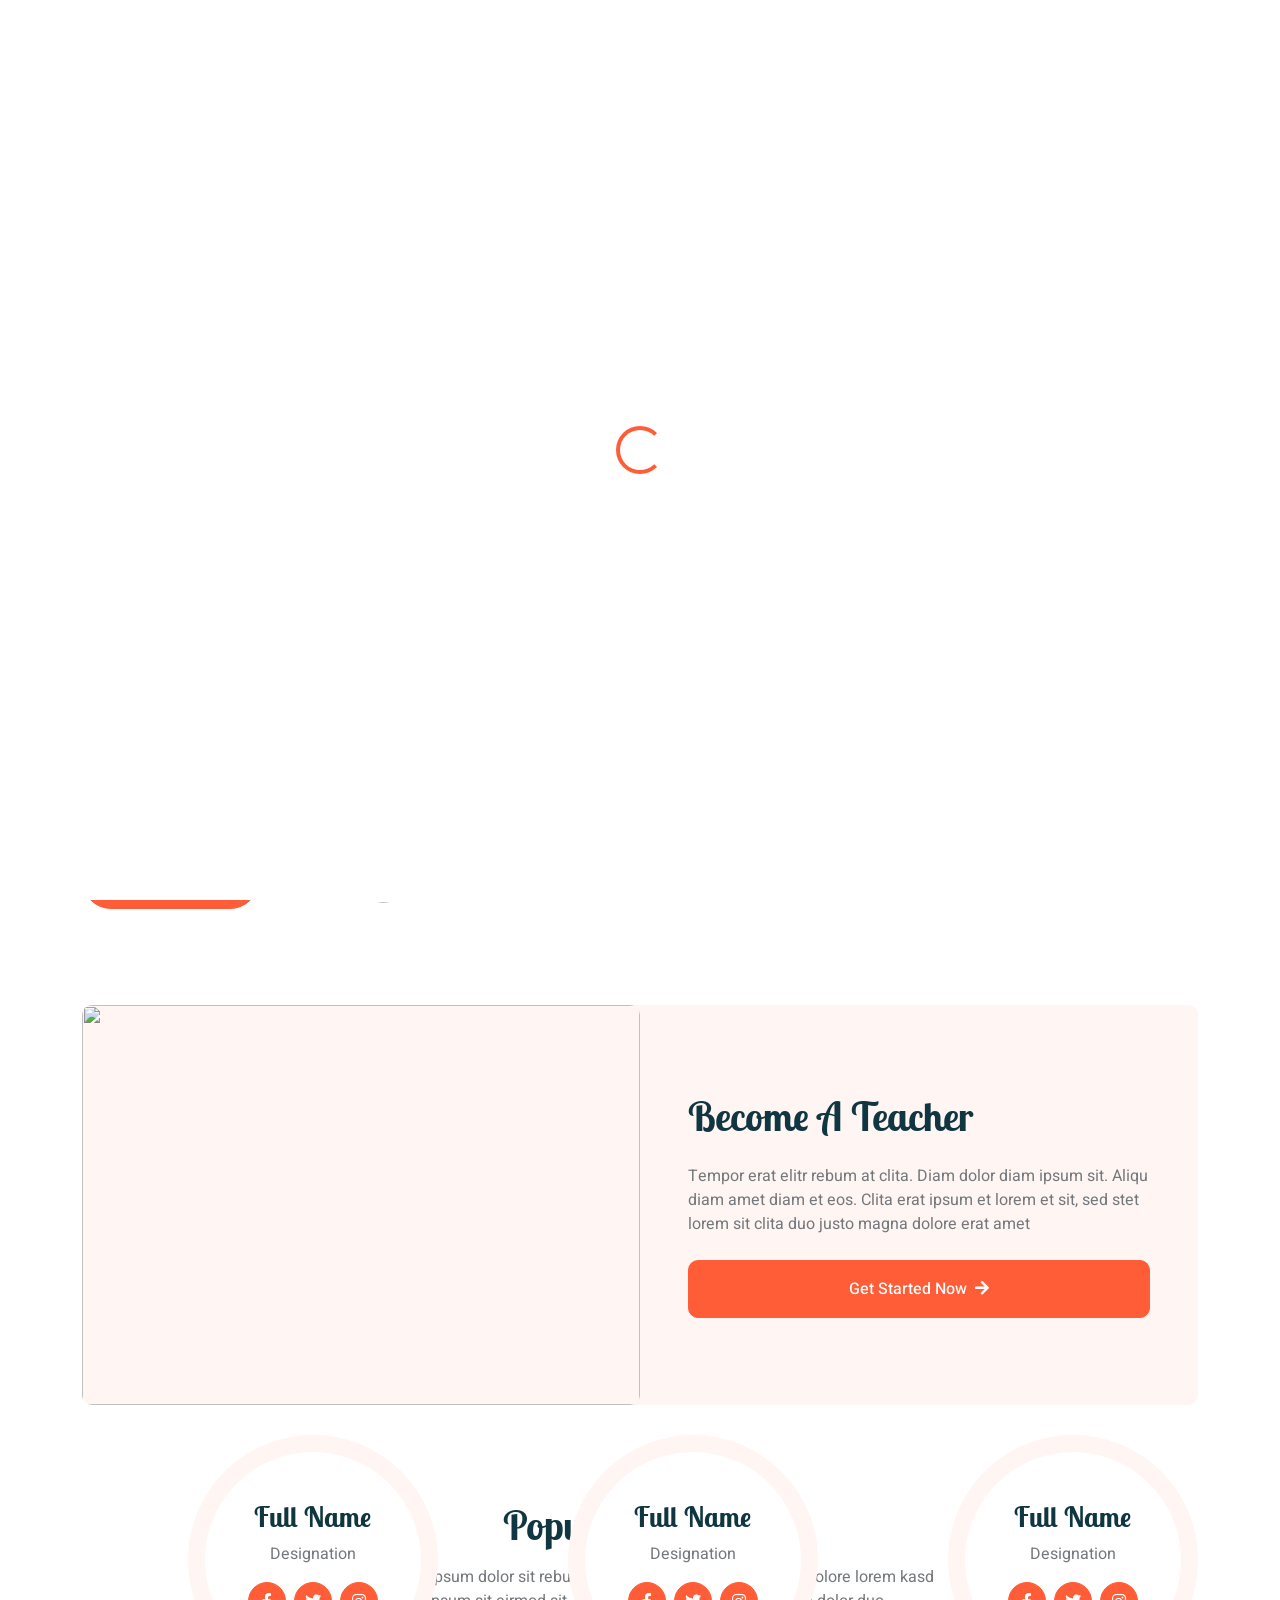
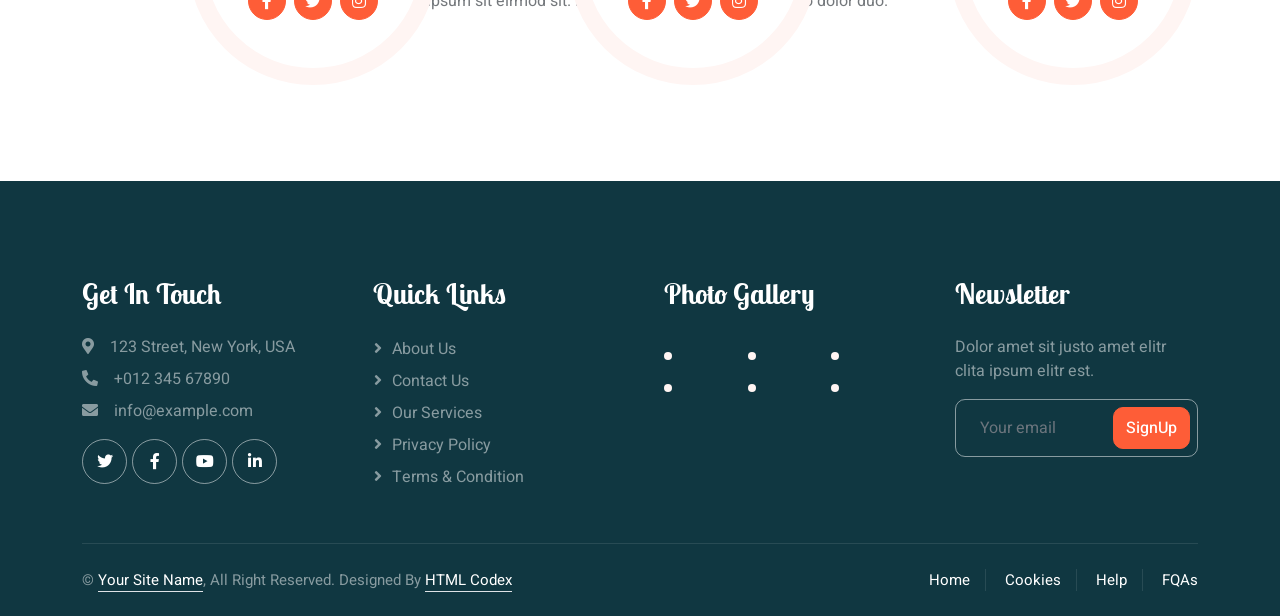
==== about.html @ 16478a91 "Add files via upload" ====
<!DOCTYPE html>
<html lang="en">

<head>
    <meta charset="utf-8">
    <title>Kider - Preschool Website Template</title>
    <meta content="width=device-width, initial-scale=1.0" name="viewport">
    <meta content="" name="keywords">
    <meta content="" name="description">

    <!-- Favicon -->
    <link href="img/favicon.ico" rel="icon">

    <!-- Google Web Fonts -->
    <link rel="preconnect" href="https://fonts.googleapis.com">
    <link rel="preconnect" href="https://fonts.gstatic.com" crossorigin>
    <link href="https://fonts.googleapis.com/css2?family=Heebo:wght@400;500;600&family=Inter:wght@600&family=Lobster+Two:wght@700&display=swap" rel="stylesheet">
    
    <!-- Icon Font Stylesheet -->
    <link href="https://cdnjs.cloudflare.com/ajax/libs/font-awesome/5.10.0/css/all.min.css" rel="stylesheet">
    <link href="https://cdn.jsdelivr.net/npm/bootstrap-icons@1.4.1/font/bootstrap-icons.css" rel="stylesheet">

    <!-- Libraries Stylesheet -->
    <link href="lib/animate/animate.min.css" rel="stylesheet">
    <link href="lib/owlcarousel/assets/owl.carousel.min.css" rel="stylesheet">

    <!-- Customized Bootstrap Stylesheet -->
    <link href="css/bootstrap.min.css" rel="stylesheet">

    <!-- Template Stylesheet -->
    <link href="css/style.css" rel="stylesheet">
</head>

<body>
    <div class="container-xxl bg-white p-0">
        <!-- Spinner Start -->
        <div id="spinner" class="show bg-white position-fixed translate-middle w-100 vh-100 top-50 start-50 d-flex align-items-center justify-content-center">
            <div class="spinner-border text-primary" style="width: 3rem; height: 3rem;" role="status">
                <span class="sr-only">Loading...</span>
            </div>
        </div>
        <!-- Spinner End -->


        <!-- Navbar Start -->
        <nav class="navbar navbar-expand-lg bg-white navbar-light sticky-top px-4 px-lg-5 py-lg-0">
            <a href="index.html" class="navbar-brand">
                <h1 class="m-0 text-primary"><i class="fa fa-book-reader me-3"></i>Kider</h1>
            </a>
            <button type="button" class="navbar-toggler" data-bs-toggle="collapse" data-bs-target="#navbarCollapse">
                <span class="navbar-toggler-icon"></span>
            </button>
            <div class="collapse navbar-collapse" id="navbarCollapse">
                <div class="navbar-nav mx-auto">
                    <a href="index.html" class="nav-item nav-link">Home</a>
                    <a href="about.html" class="nav-item nav-link active">About Us</a>
                    <a href="classes.html" class="nav-item nav-link">Classes</a>
                    <div class="nav-item dropdown">
                        <a href="#" class="nav-link dropdown-toggle" data-bs-toggle="dropdown">Pages</a>
                        <div class="dropdown-menu rounded-0 rounded-bottom border-0 shadow-sm m-0">
                            <a href="facility.html" class="dropdown-item">School Facilities</a>
                            <a href="team.html" class="dropdown-item">Popular Teachers</a>
                            <a href="call-to-action.html" class="dropdown-item">Become A Teachers</a>
                            <a href="appointment.html" class="dropdown-item">Make Appointment</a>
                            <a href="testimonial.html" class="dropdown-item">Testimonial</a>
                            <a href="404.html" class="dropdown-item">404 Error</a>
                        </div>
                    </div>
                    <a href="contact.html" class="nav-item nav-link">Contact Us</a>
                </div>
                <a href="" class="btn btn-primary rounded-pill px-3 d-none d-lg-block">Join Us<i class="fa fa-arrow-right ms-3"></i></a>
            </div>
        </nav>
        <!-- Navbar End -->


        <!-- Page Header End -->
        <div class="container-xxl py-5 page-header position-relative mb-5">
            <div class="container py-5">
                <h1 class="display-2 text-white animated slideInDown mb-4">About Us</h1>
                <nav aria-label="breadcrumb animated slideInDown">
                    <ol class="breadcrumb">
                        <li class="breadcrumb-item"><a href="#">Home</a></li>
                        <li class="breadcrumb-item"><a href="#">Pages</a></li>
                        <li class="breadcrumb-item text-white active" aria-current="page">About Us</li>
                    </ol>
                </nav>
            </div>
        </div>
        <!-- Page Header End -->


        <!-- About Start -->
        <div class="container-xxl py-5">
            <div class="container">
                <div class="row g-5 align-items-center">
                    <div class="col-lg-6 wow fadeInUp" data-wow-delay="0.1s">
                        <h1 class="mb-4">Learn More About Our Work And Our Cultural Activities</h1>
                        <p>Tempor erat elitr rebum at clita. Diam dolor diam ipsum sit. Aliqu diam amet diam et eos. Clita erat ipsum et lorem et sit, sed stet lorem sit clita duo justo magna dolore erat amet</p>
                        <p class="mb-4">Stet no et lorem dolor et diam, amet duo ut dolore vero eos. No stet est diam rebum amet diam ipsum. Clita clita labore, dolor duo nonumy clita sit at, sed sit sanctus dolor eos, ipsum labore duo duo sit no sea diam. Et dolor et kasd ea. Eirmod diam at dolor est vero nonumy magna.</p>
                        <div class="row g-4 align-items-center">
                            <div class="col-sm-6">
                                <a class="btn btn-primary rounded-pill py-3 px-5" href="">Read More</a>
                            </div>
                            <div class="col-sm-6">
                                <div class="d-flex align-items-center">
                                    <img class="rounded-circle flex-shrink-0" src="img/user.jpg" alt="" style="width: 45px; height: 45px;">
                                    <div class="ms-3">
                                        <h6 class="text-primary mb-1">Jhon Doe</h6>
                                        <small>CEO & Founder</small>
                                    </div>
                                </div>
                            </div>
                        </div>
                    </div>
                    <div class="col-lg-6 about-img wow fadeInUp" data-wow-delay="0.5s">
                        <div class="row">
                            <div class="col-12 text-center">
                                <img class="img-fluid w-75 rounded-circle bg-light p-3" src="img/about-1.jpg" alt="">
                            </div>
                            <div class="col-6 text-start" style="margin-top: -150px;">
                                <img class="img-fluid w-100 rounded-circle bg-light p-3" src="img/about-2.jpg" alt="">
                            </div>
                            <div class="col-6 text-end" style="margin-top: -150px;">
                                <img class="img-fluid w-100 rounded-circle bg-light p-3" src="img/about-3.jpg" alt="">
                            </div>
                        </div>
                    </div>
                </div>
            </div>
        </div>
        <!-- About End -->


        <!-- Call To Action Start -->
        <div class="container-xxl py-5">
            <div class="container">
                <div class="bg-light rounded">
                    <div class="row g-0">
                        <div class="col-lg-6 wow fadeIn" data-wow-delay="0.1s" style="min-height: 400px;">
                            <div class="position-relative h-100">
                                <img class="position-absolute w-100 h-100 rounded" src="img/call-to-action.jpg" style="object-fit: cover;">
                            </div>
                        </div>
                        <div class="col-lg-6 wow fadeIn" data-wow-delay="0.5s">
                            <div class="h-100 d-flex flex-column justify-content-center p-5">
                                <h1 class="mb-4">Become A Teacher</h1>
                                <p class="mb-4">Tempor erat elitr rebum at clita. Diam dolor diam ipsum sit. Aliqu diam amet diam et eos.
                                    Clita erat ipsum et lorem et sit, sed stet lorem sit clita duo justo magna dolore erat amet
                                </p>
                                <a class="btn btn-primary py-3 px-5" href="">Get Started Now<i class="fa fa-arrow-right ms-2"></i></a>
                            </div>
                        </div>
                    </div>
                </div>
            </div>
        </div>
        <!-- Call To Action End -->


        <!-- Team Start -->
        <div class="container-xxl py-5">
            <div class="container">
                <div class="text-center mx-auto mb-5 wow fadeInUp" data-wow-delay="0.1s" style="max-width: 600px;">
                    <h1 class="mb-3">Popular Teachers</h1>
                    <p>Eirmod sed ipsum dolor sit rebum labore magna erat. Tempor ut dolore lorem kasd vero ipsum sit
                        eirmod sit. Ipsum diam justo sed rebum vero dolor duo.</p>
                </div>
                <div class="row g-4">
                    <div class="col-lg-4 col-md-6 wow fadeInUp" data-wow-delay="0.1s">
                        <div class="team-item position-relative">
                            <img class="img-fluid rounded-circle w-75" src="img/team-1.jpg" alt="">
                            <div class="team-text">
                                <h3>Full Name</h3>
                                <p>Designation</p>
                                <div class="d-flex align-items-center">
                                    <a class="btn btn-square btn-primary mx-1" href=""><i class="fab fa-facebook-f"></i></a>
                                    <a class="btn btn-square btn-primary  mx-1" href=""><i class="fab fa-twitter"></i></a>
                                    <a class="btn btn-square btn-primary  mx-1" href=""><i class="fab fa-instagram"></i></a>
                                </div>
                            </div>
                        </div>
                    </div>
                    <div class="col-lg-4 col-md-6 wow fadeInUp" data-wow-delay="0.3s">
                        <div class="team-item position-relative">
                            <img class="img-fluid rounded-circle w-75" src="img/team-2.jpg" alt="">
                            <div class="team-text">
                                <h3>Full Name</h3>
                                <p>Designation</p>
                                <div class="d-flex align-items-center">
                                    <a class="btn btn-square btn-primary mx-1" href=""><i class="fab fa-facebook-f"></i></a>
                                    <a class="btn btn-square btn-primary  mx-1" href=""><i class="fab fa-twitter"></i></a>
                                    <a class="btn btn-square btn-primary  mx-1" href=""><i class="fab fa-instagram"></i></a>
                                </div>
                            </div>
                        </div>
                    </div>
                    <div class="col-lg-4 col-md-6 wow fadeInUp" data-wow-delay="0.5s">
                        <div class="team-item position-relative">
                            <img class="img-fluid rounded-circle w-75" src="img/team-3.jpg" alt="">
                            <div class="team-text">
                                <h3>Full Name</h3>
                                <p>Designation</p>
                                <div class="d-flex align-items-center">
                                    <a class="btn btn-square btn-primary mx-1" href=""><i class="fab fa-facebook-f"></i></a>
                                    <a class="btn btn-square btn-primary  mx-1" href=""><i class="fab fa-twitter"></i></a>
                                    <a class="btn btn-square btn-primary  mx-1" href=""><i class="fab fa-instagram"></i></a>
                                </div>
                            </div>
                        </div>
                    </div>
                </div>
            </div>
        </div>
        <!-- Team End -->


        <!-- Footer Start -->
        <div class="container-fluid bg-dark text-white-50 footer pt-5 mt-5 wow fadeIn" data-wow-delay="0.1s">
            <div class="container py-5">
                <div class="row g-5">
                    <div class="col-lg-3 col-md-6">
                        <h3 class="text-white mb-4">Get In Touch</h3>
                        <p class="mb-2"><i class="fa fa-map-marker-alt me-3"></i>123 Street, New York, USA</p>
                        <p class="mb-2"><i class="fa fa-phone-alt me-3"></i>+012 345 67890</p>
                        <p class="mb-2"><i class="fa fa-envelope me-3"></i>info@example.com</p>
                        <div class="d-flex pt-2">
                            <a class="btn btn-outline-light btn-social" href=""><i class="fab fa-twitter"></i></a>
                            <a class="btn btn-outline-light btn-social" href=""><i class="fab fa-facebook-f"></i></a>
                            <a class="btn btn-outline-light btn-social" href=""><i class="fab fa-youtube"></i></a>
                            <a class="btn btn-outline-light btn-social" href=""><i class="fab fa-linkedin-in"></i></a>
                        </div>
                    </div>
                    <div class="col-lg-3 col-md-6">
                        <h3 class="text-white mb-4">Quick Links</h3>
                        <a class="btn btn-link text-white-50" href="">About Us</a>
                        <a class="btn btn-link text-white-50" href="">Contact Us</a>
                        <a class="btn btn-link text-white-50" href="">Our Services</a>
                        <a class="btn btn-link text-white-50" href="">Privacy Policy</a>
                        <a class="btn btn-link text-white-50" href="">Terms & Condition</a>
                    </div>
                    <div class="col-lg-3 col-md-6">
                        <h3 class="text-white mb-4">Photo Gallery</h3>
                        <div class="row g-2 pt-2">
                            <div class="col-4">
                                <img class="img-fluid rounded bg-light p-1" src="img/classes-1.jpg" alt="">
                            </div>
                            <div class="col-4">
                                <img class="img-fluid rounded bg-light p-1" src="img/classes-2.jpg" alt="">
                            </div>
                            <div class="col-4">
                                <img class="img-fluid rounded bg-light p-1" src="img/classes-3.jpg" alt="">
                            </div>
                            <div class="col-4">
                                <img class="img-fluid rounded bg-light p-1" src="img/classes-4.jpg" alt="">
                            </div>
                            <div class="col-4">
                                <img class="img-fluid rounded bg-light p-1" src="img/classes-5.jpg" alt="">
                            </div>
                            <div class="col-4">
                                <img class="img-fluid rounded bg-light p-1" src="img/classes-6.jpg" alt="">
                            </div>
                        </div>
                    </div>
                    <div class="col-lg-3 col-md-6">
                        <h3 class="text-white mb-4">Newsletter</h3>
                        <p>Dolor amet sit justo amet elitr clita ipsum elitr est.</p>
                        <div class="position-relative mx-auto" style="max-width: 400px;">
                            <input class="form-control bg-transparent w-100 py-3 ps-4 pe-5" type="text" placeholder="Your email">
                            <button type="button" class="btn btn-primary py-2 position-absolute top-0 end-0 mt-2 me-2">SignUp</button>
                        </div>
                    </div>
                </div>
            </div>
            <div class="container">
                <div class="copyright">
                    <div class="row">
                        <div class="col-md-6 text-center text-md-start mb-3 mb-md-0">
                            &copy; <a class="border-bottom" href="#">Your Site Name</a>, All Right Reserved. 
							
							<!--/*** This template is free as long as you keep the footer author’s credit link/attribution link/backlink. If you'd like to use the template without the footer author’s credit link/attribution link/backlink, you can purchase the Credit Removal License from "https://htmlcodex.com/credit-removal". Thank you for your support. ***/-->
							Designed By <a class="border-bottom" href="https://htmlcodex.com">HTML Codex</a>
                        </div>
                        <div class="col-md-6 text-center text-md-end">
                            <div class="footer-menu">
                                <a href="">Home</a>
                                <a href="">Cookies</a>
                                <a href="">Help</a>
                                <a href="">FQAs</a>
                            </div>
                        </div>
                    </div>
                </div>
            </div>
        </div>
        <!-- Footer End -->


        <!-- Back to Top -->
        <a href="#" class="btn btn-lg btn-primary btn-lg-square back-to-top"><i class="bi bi-arrow-up"></i></a>
    </div>

    <!-- JavaScript Libraries -->
    <script src="https://code.jquery.com/jquery-3.4.1.min.js"></script>
    <script src="https://cdn.jsdelivr.net/npm/bootstrap@5.0.0/dist/js/bootstrap.bundle.min.js"></script>
    <script src="lib/wow/wow.min.js"></script>
    <script src="lib/easing/easing.min.js"></script>
    <script src="lib/waypoints/waypoints.min.js"></script>
    <script src="lib/owlcarousel/owl.carousel.min.js"></script>

    <!-- Template Javascript -->
    <script src="js/main.js"></script>
</body>

</html>
---- css/style.css ----
/********** Template CSS **********/
:root {
    --primary: #FE5D37;
    --light: #FFF5F3;
    --dark: #103741;
}

.back-to-top {
    position: fixed;
    display: none;
    right: 45px;
    bottom: 45px;
    z-index: 99;
}


/*** Spinner ***/
#spinner {
    opacity: 0;
    visibility: hidden;
    transition: opacity .5s ease-out, visibility 0s linear .5s;
    z-index: 99999;
}

#spinner.show {
    transition: opacity .5s ease-out, visibility 0s linear 0s;
    visibility: visible;
    opacity: 1;
}


/*** Button ***/
.btn {
    font-weight: 500;
    transition: .5s;
}

.btn.btn-primary {
    color: #FFFFFF;
}

.btn-square {
    width: 38px;
    height: 38px;
}

.btn-sm-square {
    width: 32px;
    height: 32px;
}

.btn-lg-square {
    width: 48px;
    height: 48px;
}

.btn-square,
.btn-sm-square,
.btn-lg-square {
    padding: 0;
    display: flex;
    align-items: center;
    justify-content: center;
    font-weight: normal;
    border-radius: 50px;
}


/*** Heading ***/
h1,
h2,
h3,
h4,
.h1,
.h2,
.h3,
.h4,
.display-1,
.display-2,
.display-3,
.display-4,
.display-5,
.display-6 {
    font-family: 'Lobster Two', cursive;
    font-weight: 700;
}

h5,
h6,
.h5,
.h6 {
    font-weight: 600;
}

.font-secondary {
    font-family: 'Lobster Two', cursive;
}


/*** Navbar ***/
.navbar .navbar-nav .nav-link {
    padding: 30px 15px;
    color: var(--dark);
    font-weight: 500;
    outline: none;
}

.navbar .navbar-nav .nav-link:hover,
.navbar .navbar-nav .nav-link.active {
    color: var(--primary);
}

.navbar.sticky-top {
    top: -100px;
    transition: .5s;
}

.navbar .dropdown-toggle::after {
    border: none;
    content: "\f107";
    font-family: "Font Awesome 5 Free";
    font-weight: 900;
    vertical-align: middle;
    margin-left: 5px;
    transition: .5s;
}

.navbar .dropdown-toggle[aria-expanded=true]::after {
    transform: rotate(-180deg);
}

@media (max-width: 991.98px) {
    .navbar .navbar-nav .nav-link  {
        margin-right: 0;
        padding: 10px 0;
    }

    .navbar .navbar-nav {
        margin-top: 15px;
        border-top: 1px solid #EEEEEE;
    }
}

@media (min-width: 992px) {
    .navbar .nav-item .dropdown-menu {
        display: block;
        top: calc(100% - 15px);
        margin-top: 0;
        opacity: 0;
        visibility: hidden;
        transition: .5s;
        
    }

    .navbar .nav-item:hover .dropdown-menu {
        top: 100%;
        visibility: visible;
        transition: .5s;
        opacity: 1;
    }
}


/*** Header ***/
.header-carousel::before,
.header-carousel::after,
.page-header::before,
.page-header::after {
    position: absolute;
    content: "";
    width: 100%;
    height: 10px;
    top: 0;
    left: 0;
    background: url(../img/bg-header-top.png) center center repeat-x;
    z-index: 1;
}

.header-carousel::after,
.page-header::after {
    height: 19px;
    top: auto;
    bottom: 0;
    background: url(../img/bg-header-bottom.png) center center repeat-x;
}

@media (max-width: 768px) {
    .header-carousel .owl-carousel-item {
        position: relative;
        min-height: 500px;
    }
    
    .header-carousel .owl-carousel-item img {
        position: absolute;
        width: 100%;
        height: 100%;
        object-fit: cover;
    }

    .header-carousel .owl-carousel-item p {
        font-size: 16px !important;
        font-weight: 400 !important;
    }

    .header-carousel .owl-carousel-item h1 {
        font-size: 30px;
        font-weight: 600;
    }
}

.header-carousel .owl-nav {
    position: absolute;
    top: 50%;
    right: 8%;
    transform: translateY(-50%);
    display: flex;
    flex-direction: column;
}

.header-carousel .owl-nav .owl-prev,
.header-carousel .owl-nav .owl-next {
    margin: 7px 0;
    width: 45px;
    height: 45px;
    display: flex;
    align-items: center;
    justify-content: center;
    color: #FFFFFF;
    background: transparent;
    border: 1px solid #FFFFFF;
    border-radius: 45px;
    font-size: 22px;
    transition: .5s;
}

.header-carousel .owl-nav .owl-prev:hover,
.header-carousel .owl-nav .owl-next:hover {
    background: var(--primary);
    border-color: var(--primary);
}

.page-header {
    background: linear-gradient(rgba(0, 0, 0, .2), rgba(0, 0, 0, .2)), url(../img/carousel-1.jpg) center center no-repeat;
    background-size: cover;
}

.breadcrumb-item + .breadcrumb-item::before {
    color: rgba(255, 255, 255, .5);
}


/*** Facility ***/
.facility-item .facility-icon {
    position: relative;
    margin: 0 auto;
    width: 100px;
    height: 100px;
    border-radius: 100px;
    display: flex;
    align-items: center;
    justify-content: center;
}

.facility-item .facility-icon::before {
    position: absolute;
    content: "";
    width: 100%;
    height: 100%;
    top: 0;
    left: 0;
    background: rgba(255, 255, 255, .9);
    transition: .5s;
    z-index: 1;
}

.facility-item .facility-icon span {
    position: absolute;
    content: "";
    width: 15px;
    height: 30px;
    top: 0;
    left: 0;
    border-radius: 50%;
}

.facility-item .facility-icon span:last-child {
    left: auto;
    right: 0;
}

.facility-item .facility-icon i {
    position: relative;
    z-index: 2;
}

.facility-item .facility-text {
    position: relative;
    min-height: 250px;
    padding: 30px;
    border-radius: 100%;
    display: flex;
    text-align: center;
    justify-content: center;
    flex-direction: column;
}

.facility-item .facility-text::before {
    position: absolute;
    content: "";
    width: 100%;
    height: 100%;
    top: 0;
    left: 0;
    background: rgba(255, 255, 255, .9);
    transition: .5s;
    z-index: 1;
}

.facility-item .facility-text * {
    position: relative;
    z-index: 2;
}

.facility-item:hover .facility-icon::before,
.facility-item:hover .facility-text::before {
    background: transparent;
}

.facility-item * {
    transition: .5s;
}

.facility-item:hover * {
    color: #FFFFFF !important;
}


/*** About ***/
.about-img img {
    transition: .5s;
}

.about-img img:hover {
    background: var(--primary) !important;
}


/*** Classes ***/
.classes-item {
    transition: .5s;
}

.classes-item:hover {
    margin-top: -10px;
}


/*** Team ***/
.team-item .team-text {
    position: absolute;
    width: 250px;
    height: 250px;
    bottom: 0;
    right: 0;
    display: flex;
    align-items: center;
    justify-content: center;
    flex-direction: column;
    background: #FFFFFF;
    border: 17px solid var(--light);
    border-radius: 250px;
    transition: .5s;
}

.team-item:hover .team-text {
    border-color: var(--primary);
}


/*** Testimonial ***/
.testimonial-carousel {
    padding-left: 1.5rem;
    padding-right: 1.5rem;
}

@media (min-width: 576px) {
    .testimonial-carousel {
        padding-left: 4rem;
        padding-right: 4rem;
    }
}

.testimonial-carousel .testimonial-item .border {
    border: 1px dashed rgba(0, 185, 142, .3) !important;
}

.testimonial-carousel .owl-nav {
    position: absolute;
    width: 100%;
    height: 45px;
    top: 50%;
    left: 0;
    transform: translateY(-50%);
    display: flex;
    justify-content: space-between;
    z-index: 1;
}

.testimonial-carousel .owl-nav .owl-prev,
.testimonial-carousel .owl-nav .owl-next {
    position: relative;
    width: 45px;
    height: 45px;
    display: flex;
    align-items: center;
    justify-content: center;
    color: #FFFFFF;
    background: var(--primary);
    border-radius: 45px;
    font-size: 20px;
    transition: .5s;
}

.testimonial-carousel .owl-nav .owl-prev:hover,
.testimonial-carousel .owl-nav .owl-next:hover {
    background: var(--dark);
}


/*** Footer ***/
.footer .btn.btn-social {
    margin-right: 5px;
    width: 45px;
    height: 45px;
    display: flex;
    align-items: center;
    justify-content: center;
    color: #FFFFFF;
    border: 1px solid rgba(255,255,255,0.5);
    border-radius: 45px;
    transition: .3s;
}

.footer .btn.btn-social:hover {
    border-color: var(--primary);
    background: var(--primary);
}

.footer .btn.btn-link {
    display: block;
    margin-bottom: 5px;
    padding: 0;
    text-align: left;
    font-size: 16px;
    font-weight: normal;
    text-transform: capitalize;
    transition: .3s;
}

.footer .btn.btn-link::before {
    position: relative;
    content: "\f105";
    font-family: "Font Awesome 5 Free";
    font-weight: 900;
    margin-right: 10px;
}

.footer .btn.btn-link:hover {
    color: var(--primary) !important;
    letter-spacing: 1px;
    box-shadow: none;
}

.footer .form-control {
    border-color: rgba(255,255,255,0.5);
}

.footer .copyright {
    padding: 25px 0;
    font-size: 15px;
    border-top: 1px solid rgba(256, 256, 256, .1);
}

.footer .copyright a {
    color: #FFFFFF;
}

.footer .footer-menu a {
    margin-right: 15px;
    padding-right: 15px;
    border-right: 1px solid rgba(255, 255, 255, .1);
}

.footer .copyright a:hover,
.footer .footer-menu a:hover {
    color: var(--primary) !important;
}

.footer .footer-menu a:last-child {
    margin-right: 0;
    padding-right: 0;
    border-right: none;
}
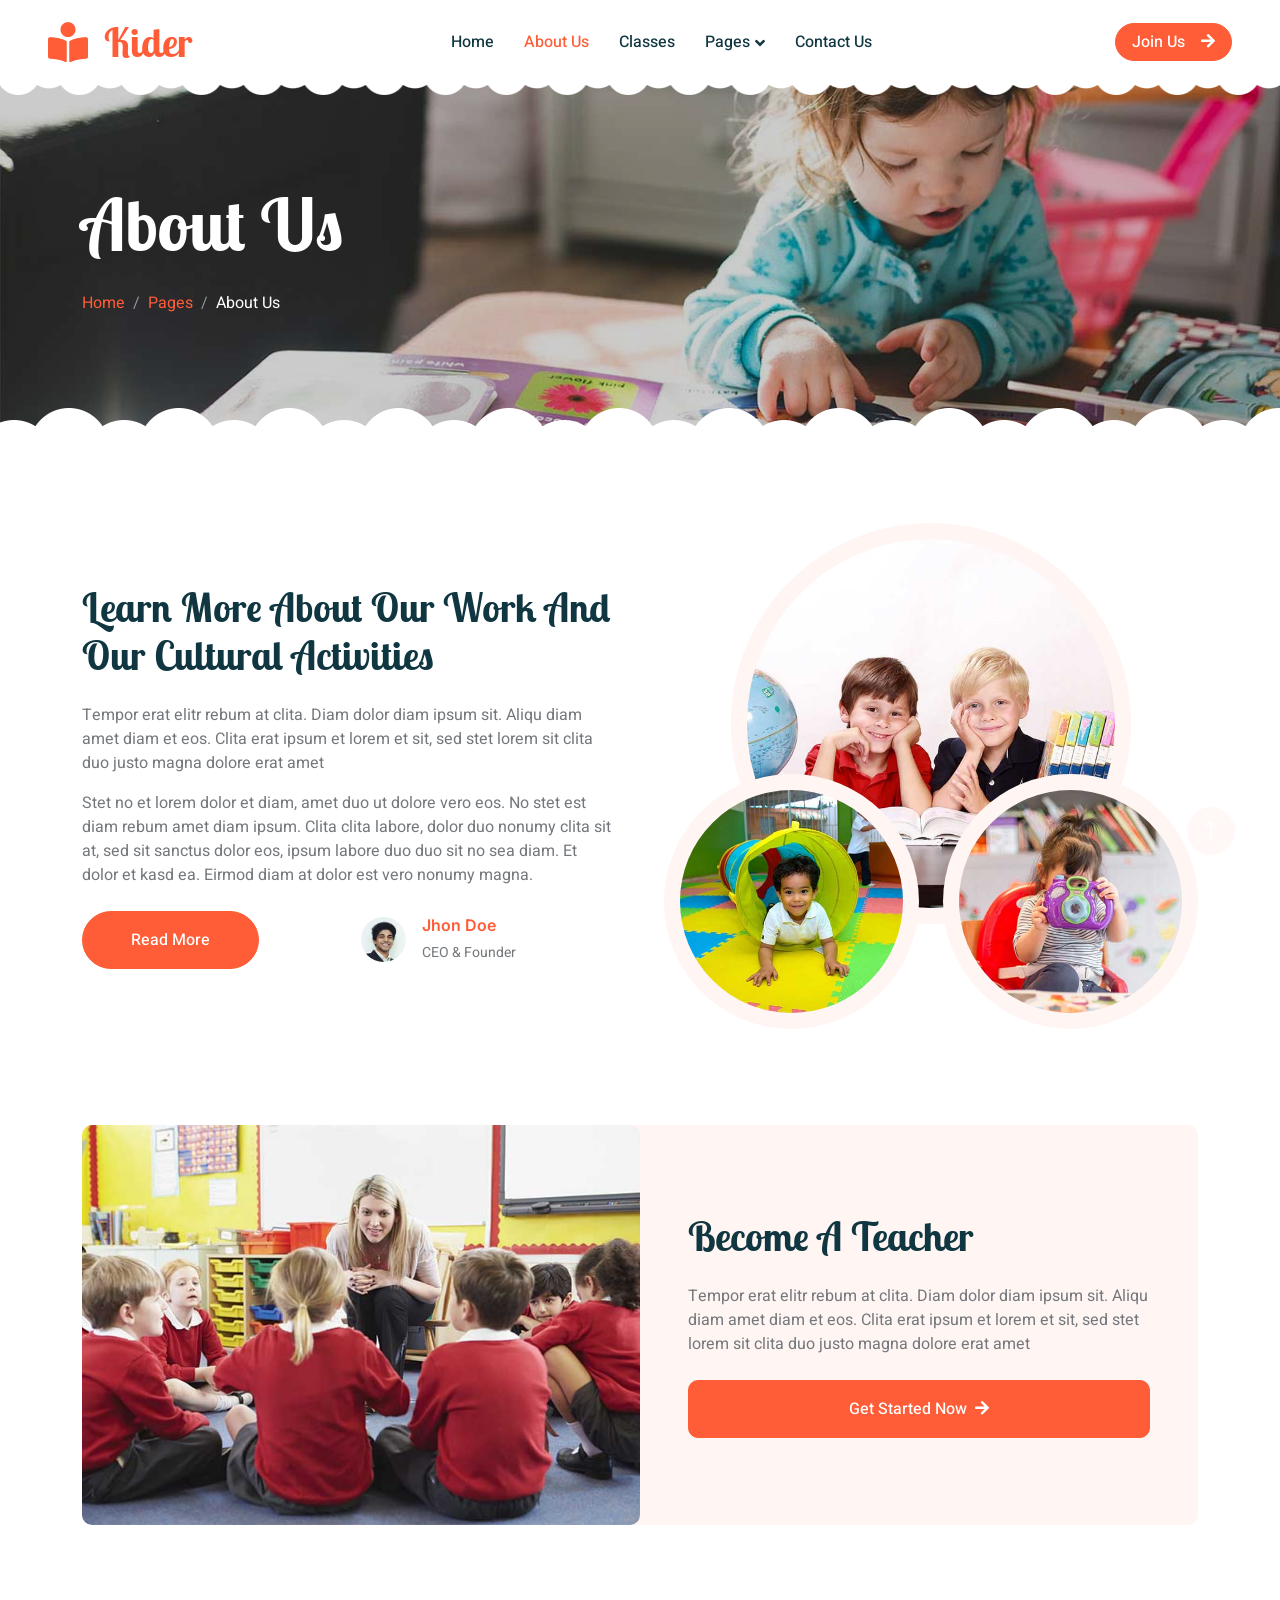
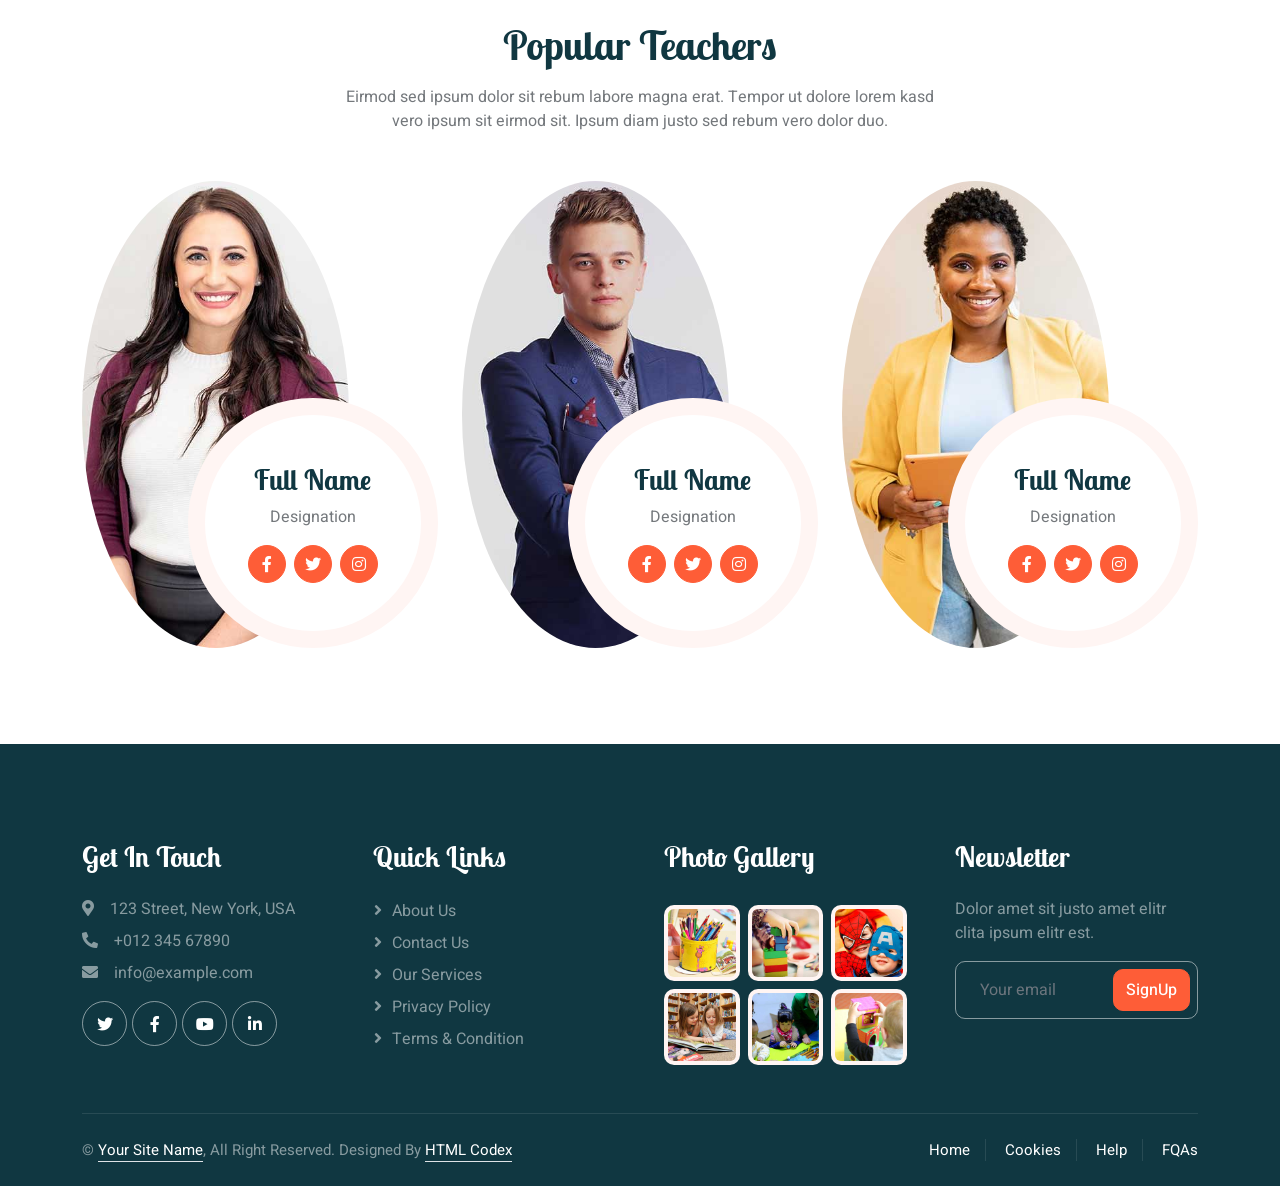
==== commit 9b700c0b: "files" ====
--- a/about.html
+++ b/about.html
@@ -3,7 +3,7 @@
 
 <head>
     <meta charset="utf-8">
-    <title>Kider - Preschool Website Template</title>
+    <title>Shivikhwa - Preschool </title>
     <meta content="width=device-width, initial-scale=1.0" name="viewport">
     <meta content="" name="keywords">
     <meta content="" name="description">
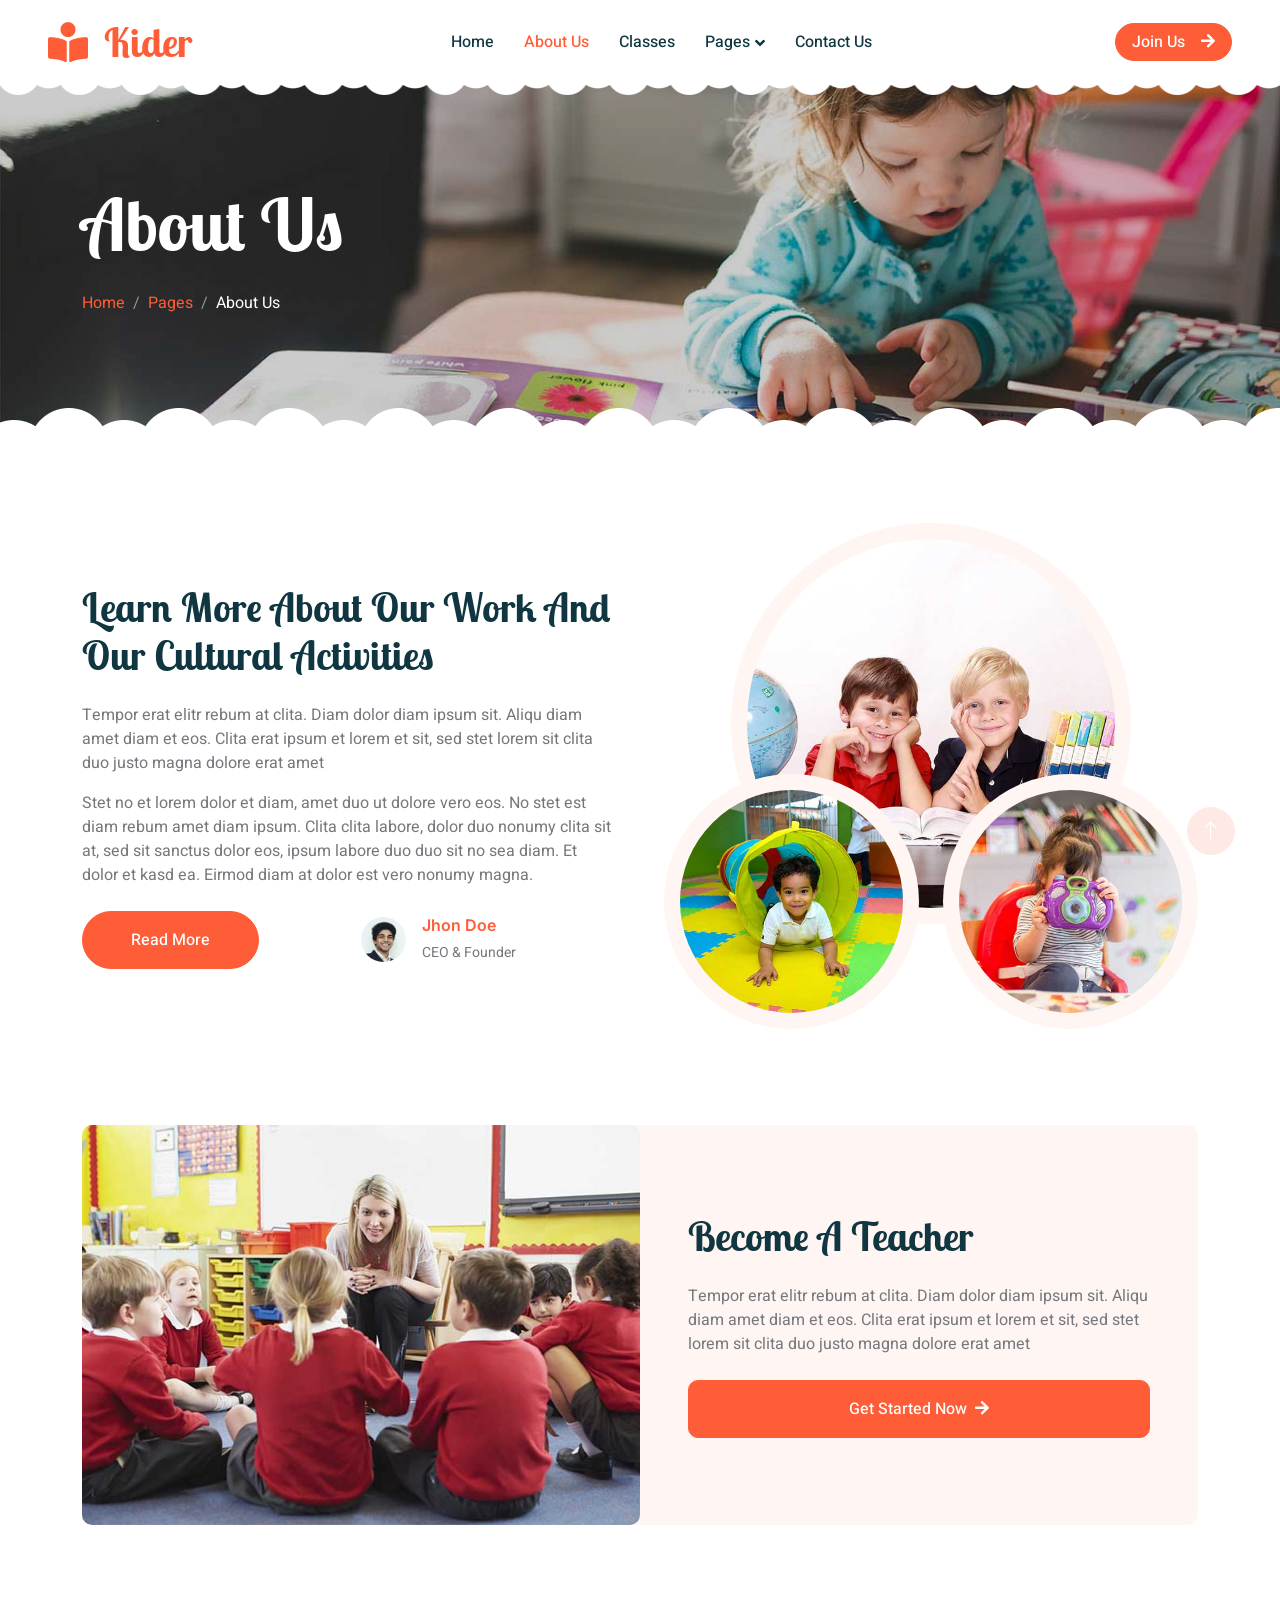
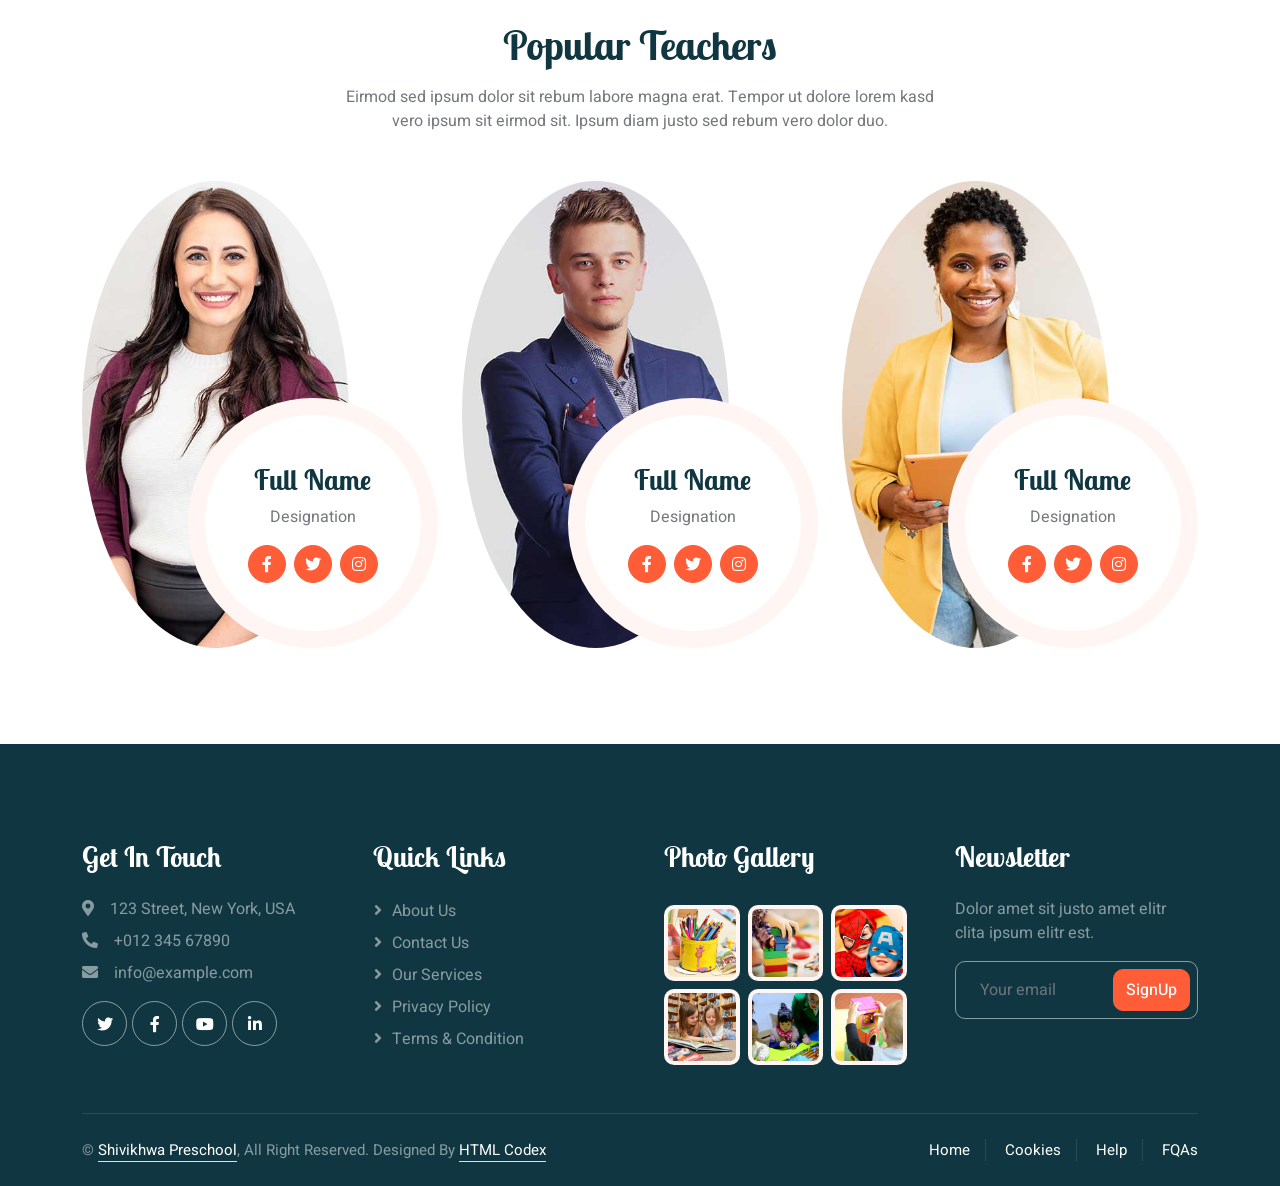
==== commit ae7f593c: "newsletter" ====
--- a/about.html
+++ b/about.html
@@ -276,7 +276,7 @@
                 <div class="copyright">
                     <div class="row">
                         <div class="col-md-6 text-center text-md-start mb-3 mb-md-0">
-                            &copy; <a class="border-bottom" href="#">Your Site Name</a>, All Right Reserved. 
+                            &copy; <a class="border-bottom" href="#">Shivikhwa Preschool</a>, All Right Reserved. 
 							
 							<!--/*** This template is free as long as you keep the footer author’s credit link/attribution link/backlink. If you'd like to use the template without the footer author’s credit link/attribution link/backlink, you can purchase the Credit Removal License from "https://htmlcodex.com/credit-removal". Thank you for your support. ***/-->
 							Designed By <a class="border-bottom" href="https://htmlcodex.com">HTML Codex</a>
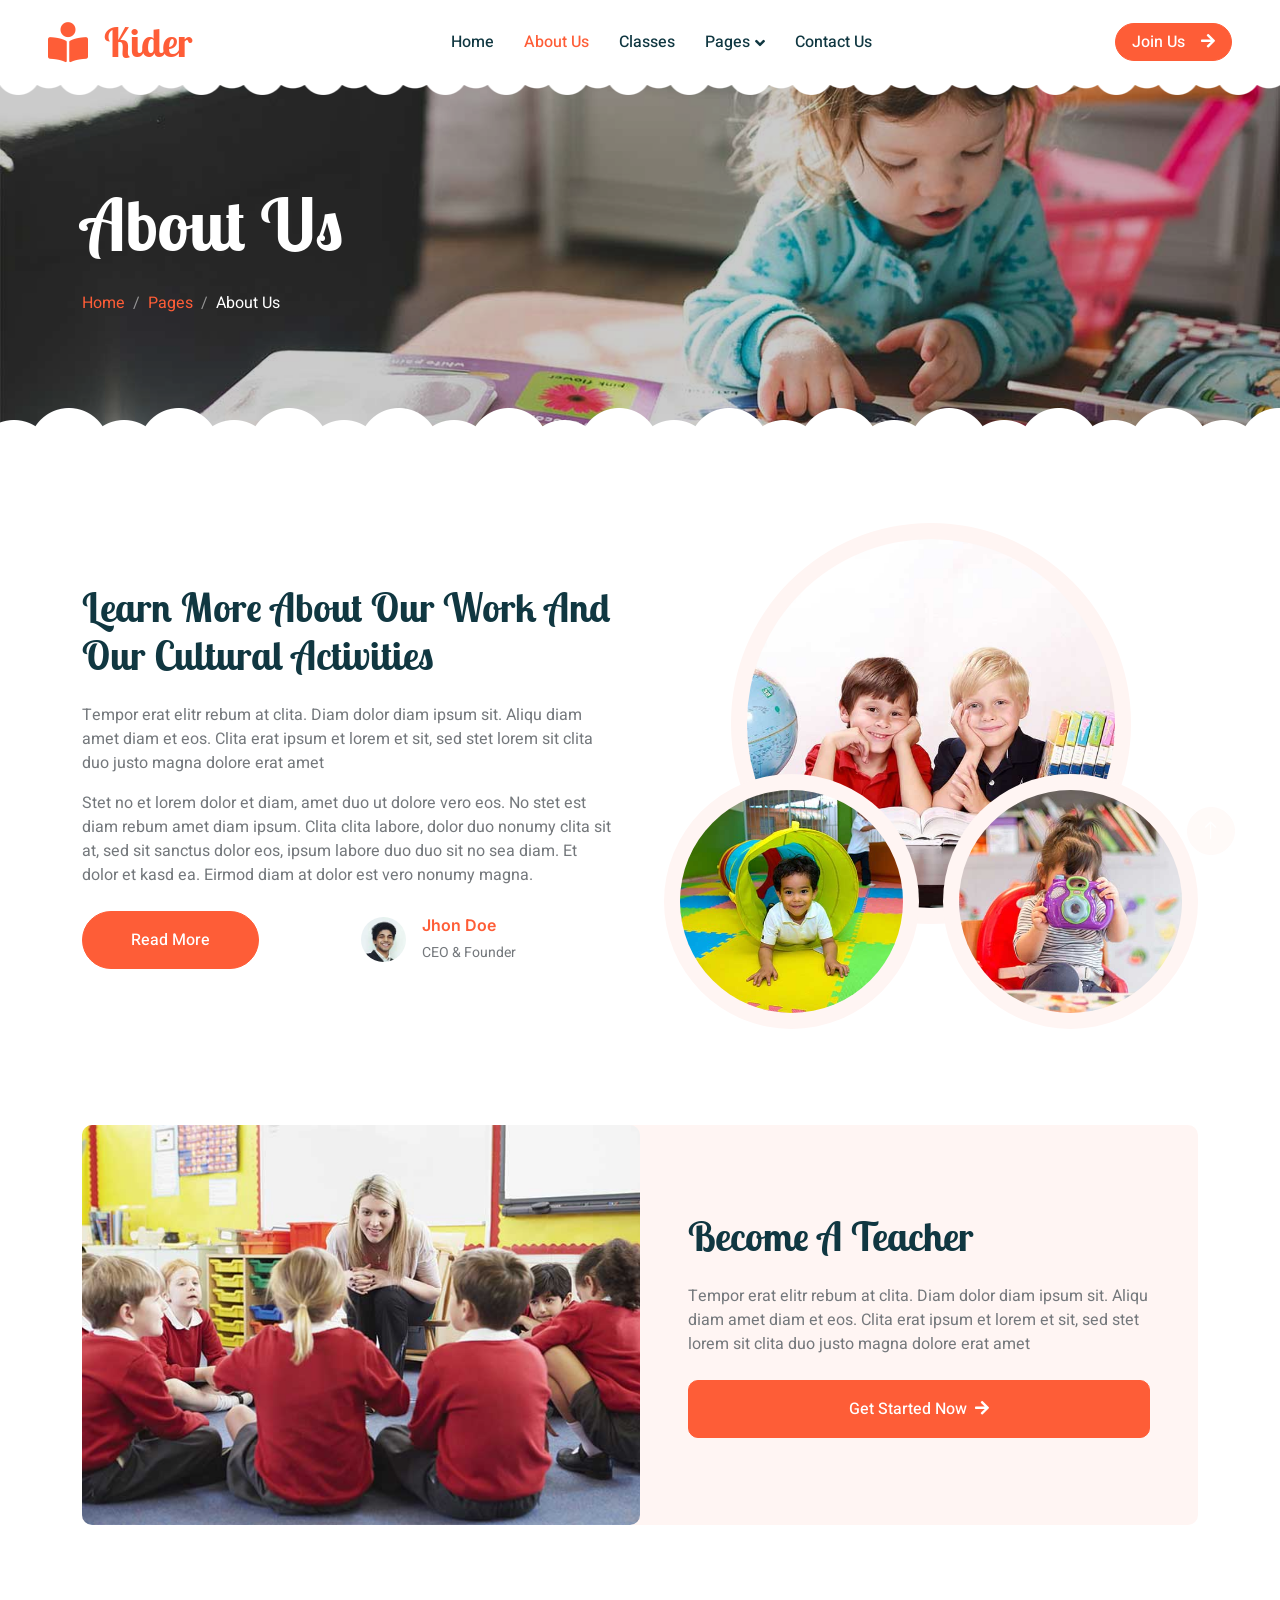
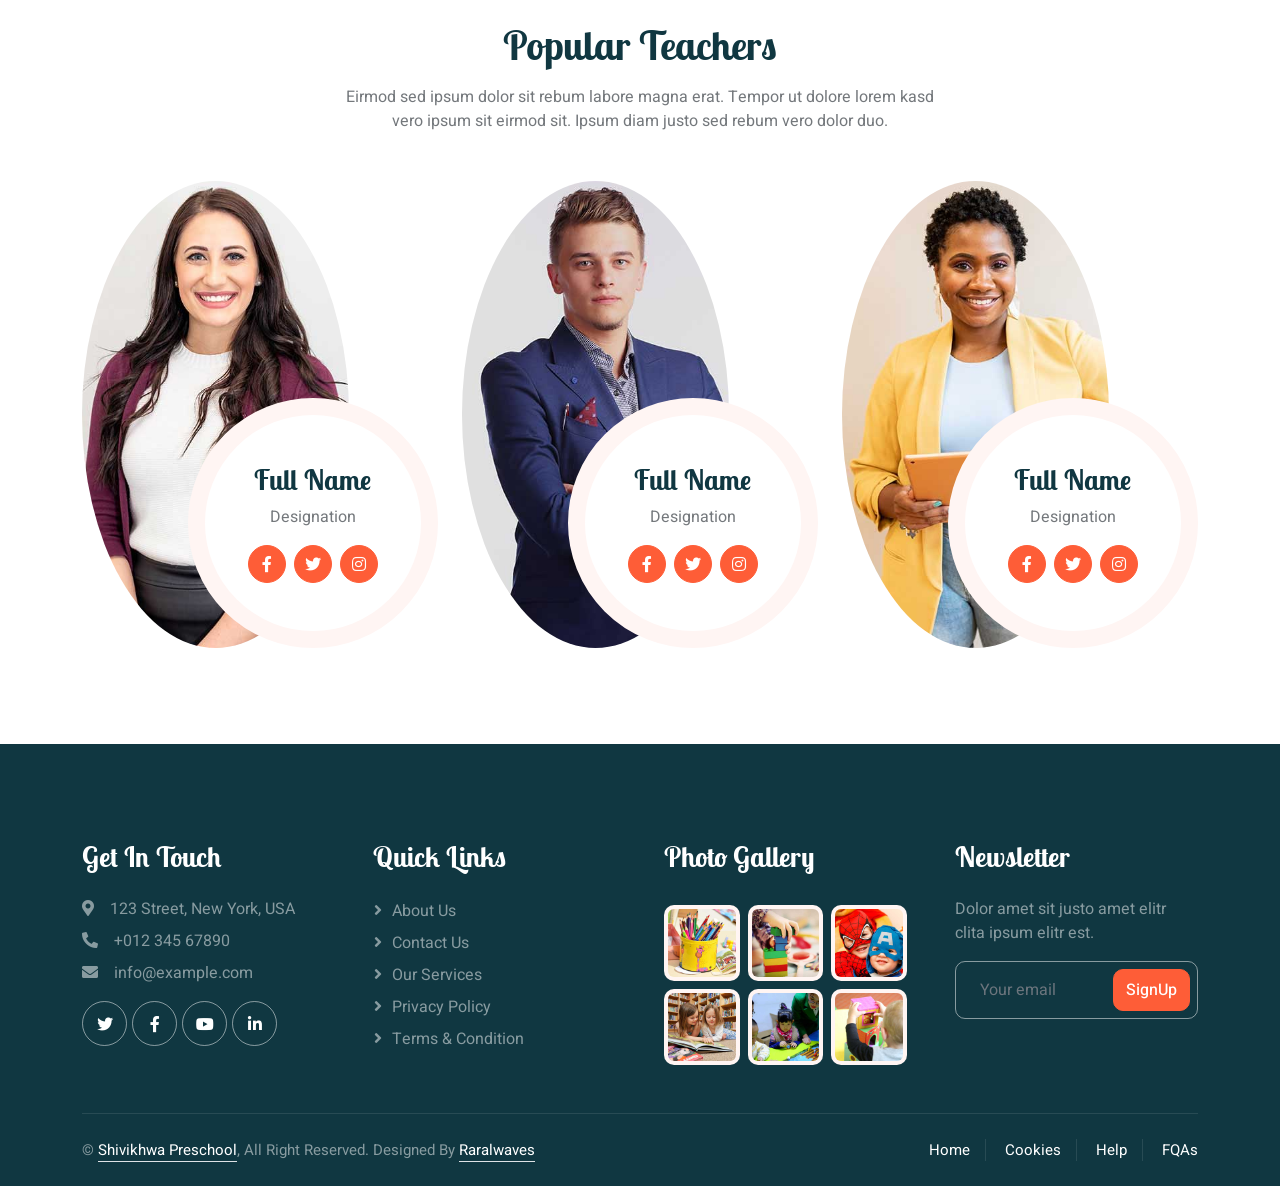
==== commit a1a2d09a: "Update about.html" ====
--- a/about.html
+++ b/about.html
@@ -3,7 +3,7 @@
 
 <head>
     <meta charset="utf-8">
-    <title>Shivikhwa - Preschool </title>
+    <title>Shivikhwa - Preschool</title>
     <meta content="width=device-width, initial-scale=1.0" name="viewport">
     <meta content="" name="keywords">
     <meta content="" name="description">
@@ -27,7 +27,7 @@
     <!-- Customized Bootstrap Stylesheet -->
     <link href="css/bootstrap.min.css" rel="stylesheet">
 
-    <!-- Template Stylesheet -->
+    <!-- Stylesheet -->
     <link href="css/style.css" rel="stylesheet">
 </head>
 
@@ -278,8 +278,8 @@
                         <div class="col-md-6 text-center text-md-start mb-3 mb-md-0">
                             &copy; <a class="border-bottom" href="#">Shivikhwa Preschool</a>, All Right Reserved. 
 							
-							<!--/*** This template is free as long as you keep the footer author’s credit link/attribution link/backlink. If you'd like to use the template without the footer author’s credit link/attribution link/backlink, you can purchase the Credit Removal License from "https://htmlcodex.com/credit-removal". Thank you for your support. ***/-->
-							Designed By <a class="border-bottom" href="https://htmlcodex.com">HTML Codex</a>
+		
+							Designed By <a class="border-bottom" href="https://raralwavessolutions.co.ke/">Raralwaves</a>
                         </div>
                         <div class="col-md-6 text-center text-md-end">
                             <div class="footer-menu">
@@ -312,4 +312,5 @@
     <script src="js/main.js"></script>
 </body>
 
-</html>+
+</html>
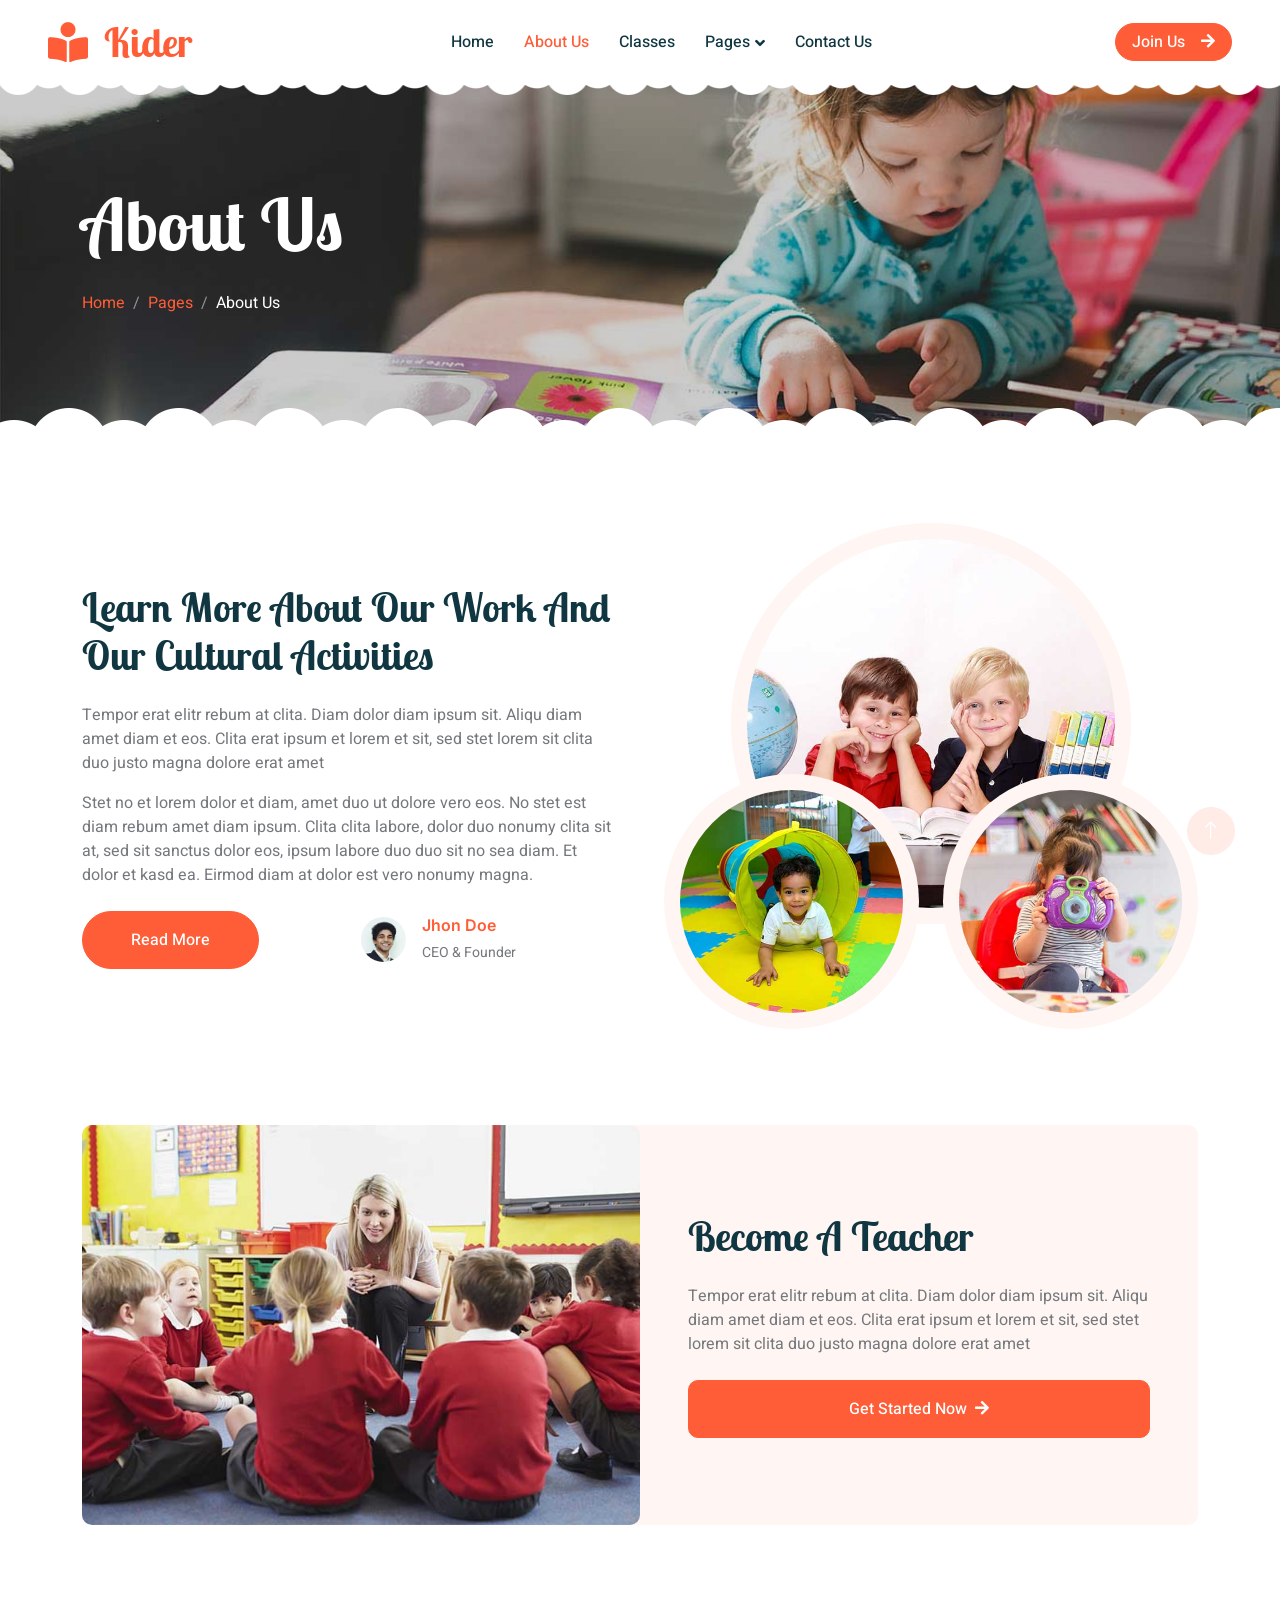
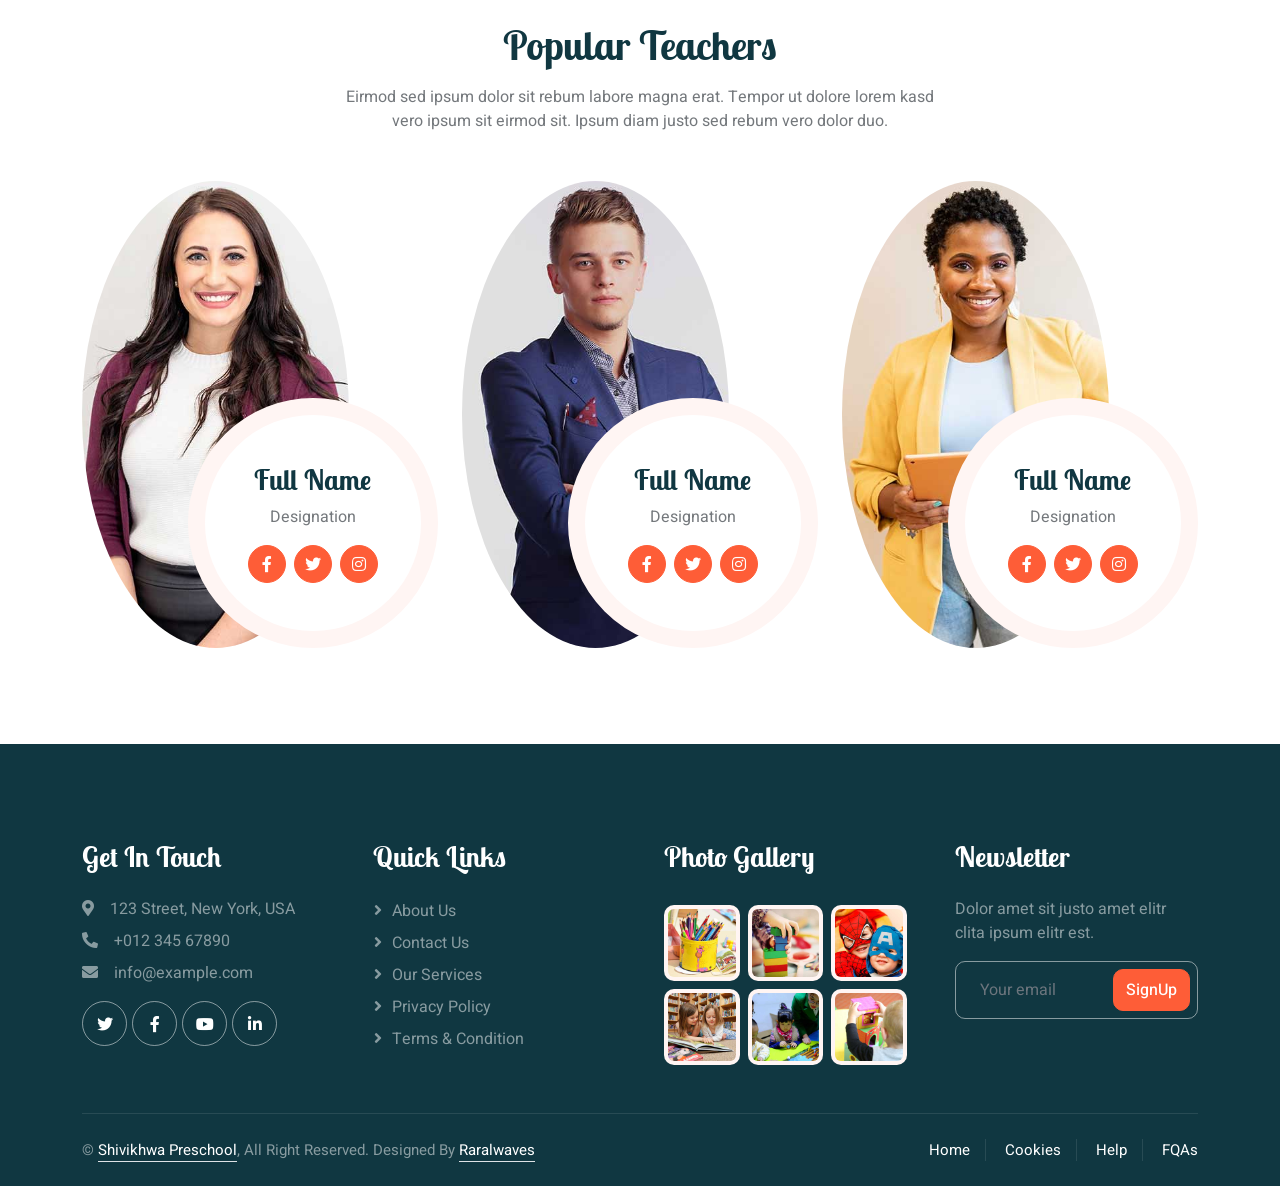
==== commit 3cbf69e6: "Update about.html" ====
--- a/about.html
+++ b/about.html
@@ -3,7 +3,7 @@
 
 <head>
     <meta charset="utf-8">
-    <title>Shivikhwa - Preschool</title>
+    <title>Shivikhwa</title>
     <meta content="width=device-width, initial-scale=1.0" name="viewport">
     <meta content="" name="keywords">
     <meta content="" name="description">
@@ -314,3 +314,4 @@
 
 
 </html>
+
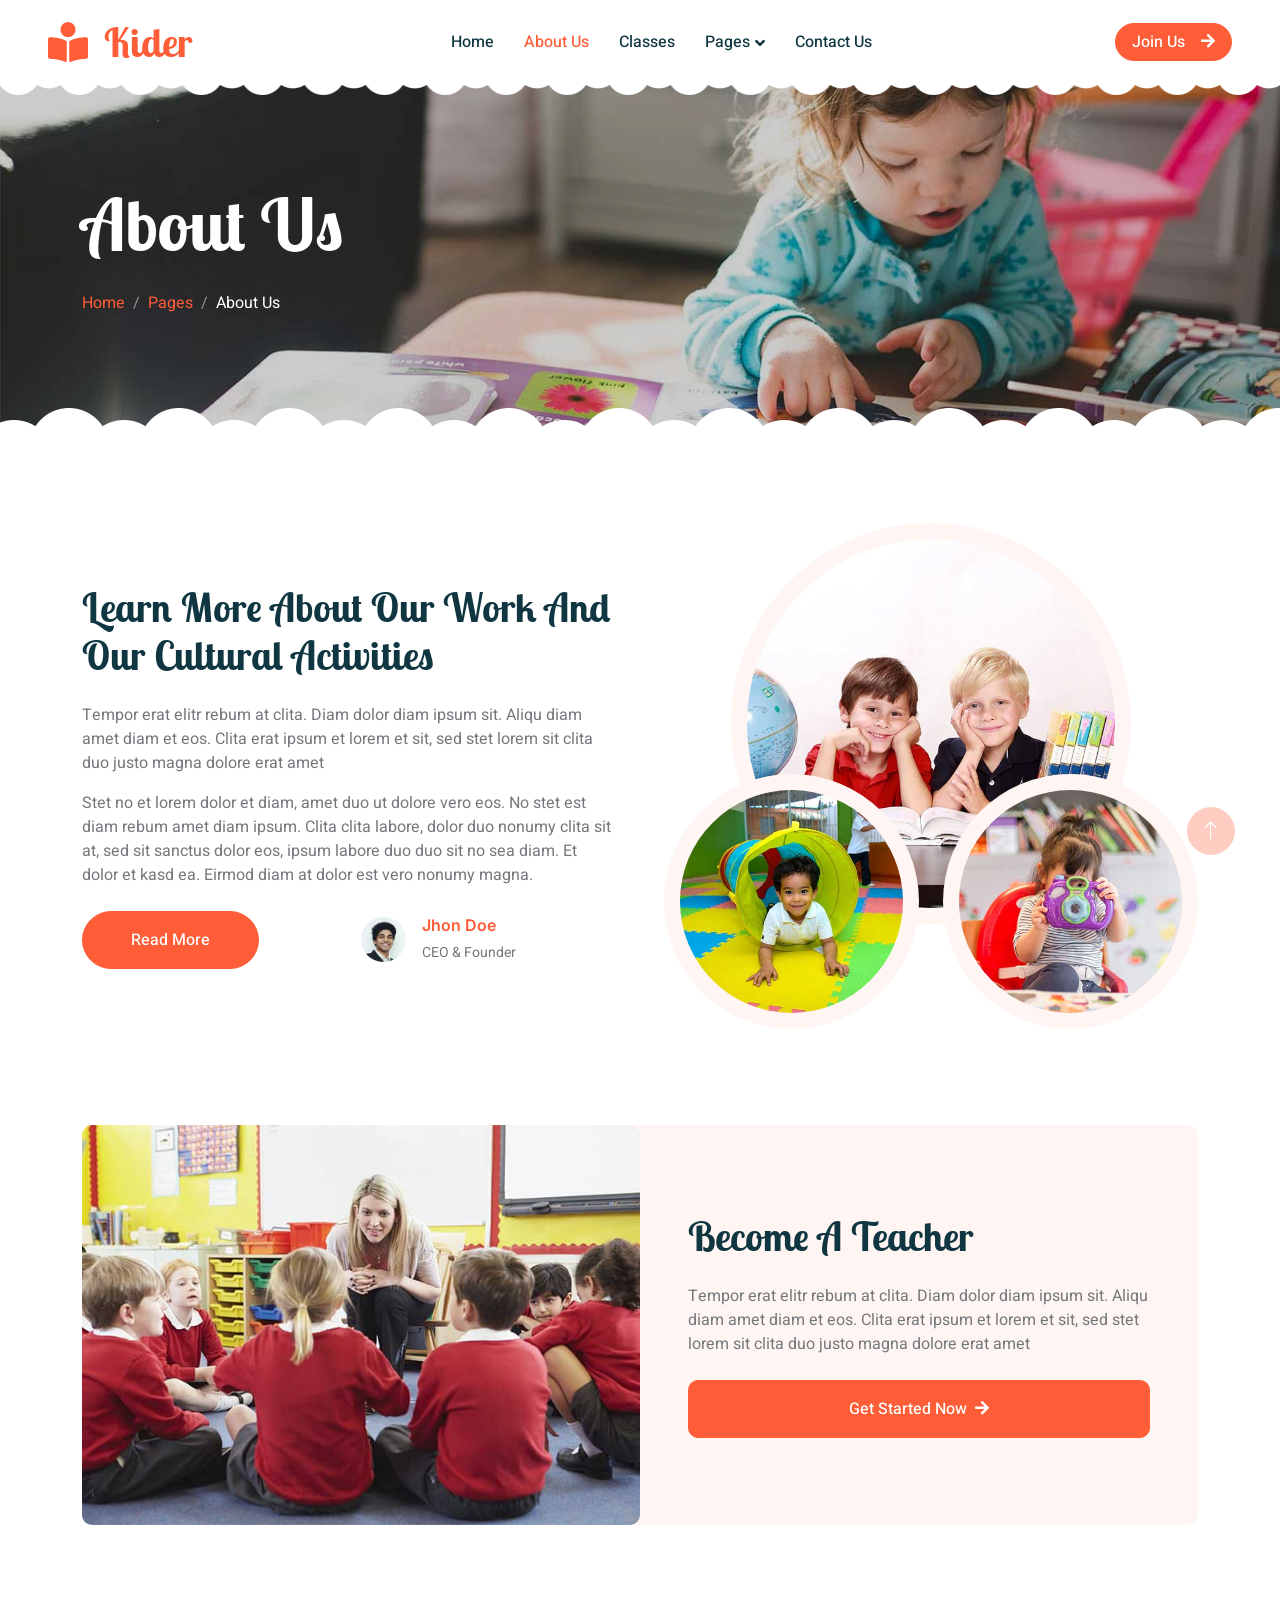
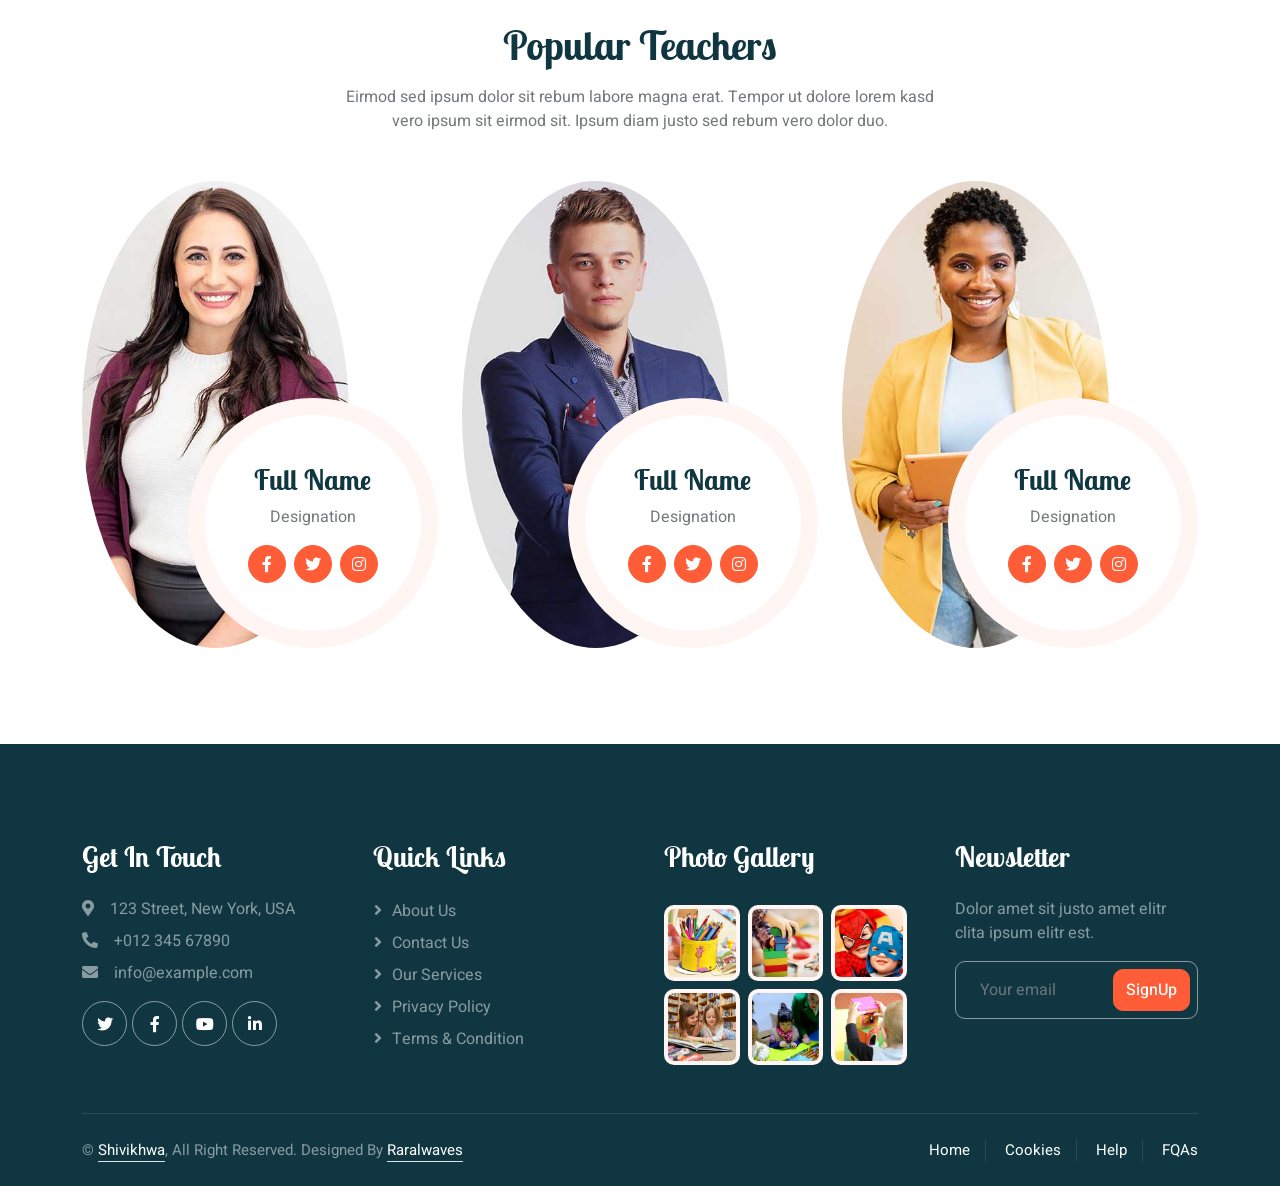
==== commit 6145a6d7: "Update about.html" ====
--- a/about.html
+++ b/about.html
@@ -276,7 +276,7 @@
                 <div class="copyright">
                     <div class="row">
                         <div class="col-md-6 text-center text-md-start mb-3 mb-md-0">
-                            &copy; <a class="border-bottom" href="#">Shivikhwa Preschool</a>, All Right Reserved. 
+                            &copy; <a class="border-bottom" href="#">Shivikhwa</a>, All Right Reserved. 
 							
 		
 							Designed By <a class="border-bottom" href="https://raralwavessolutions.co.ke/">Raralwaves</a>
@@ -315,3 +315,4 @@
 
 </html>
 
+
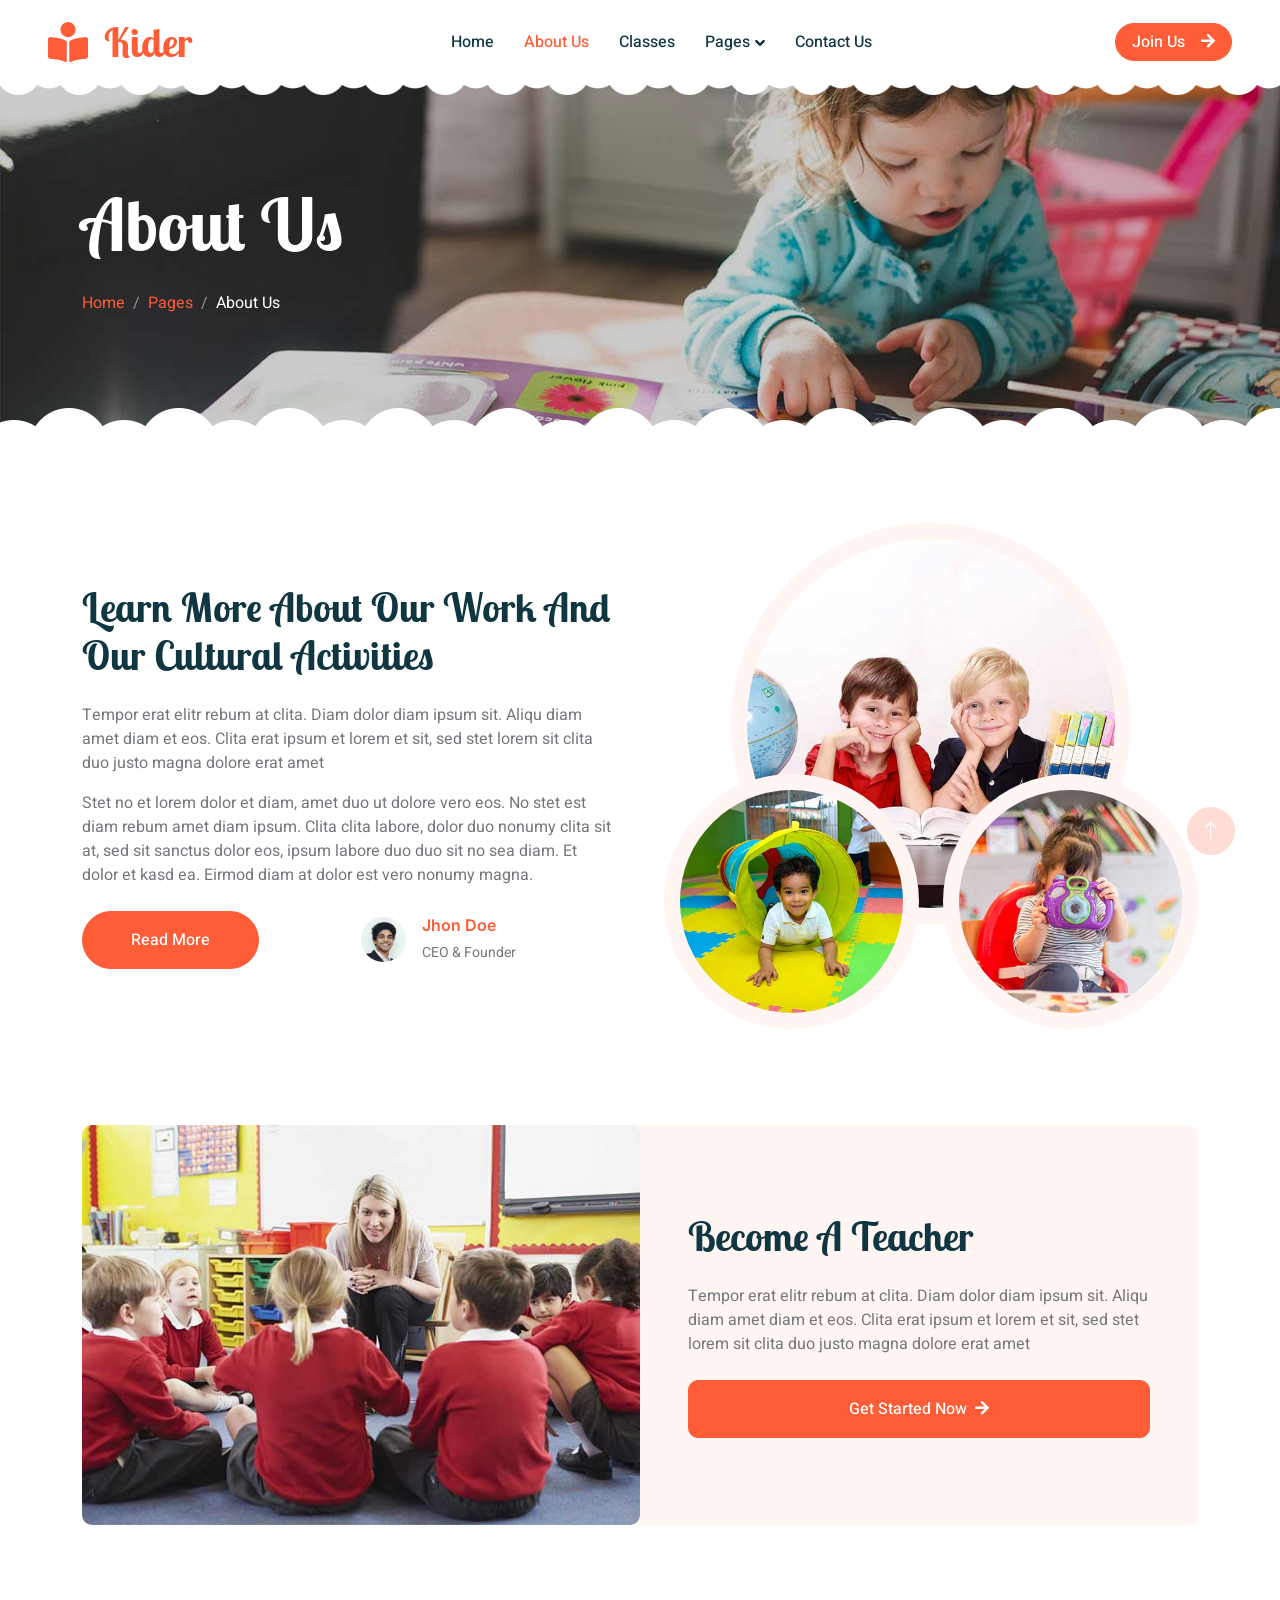
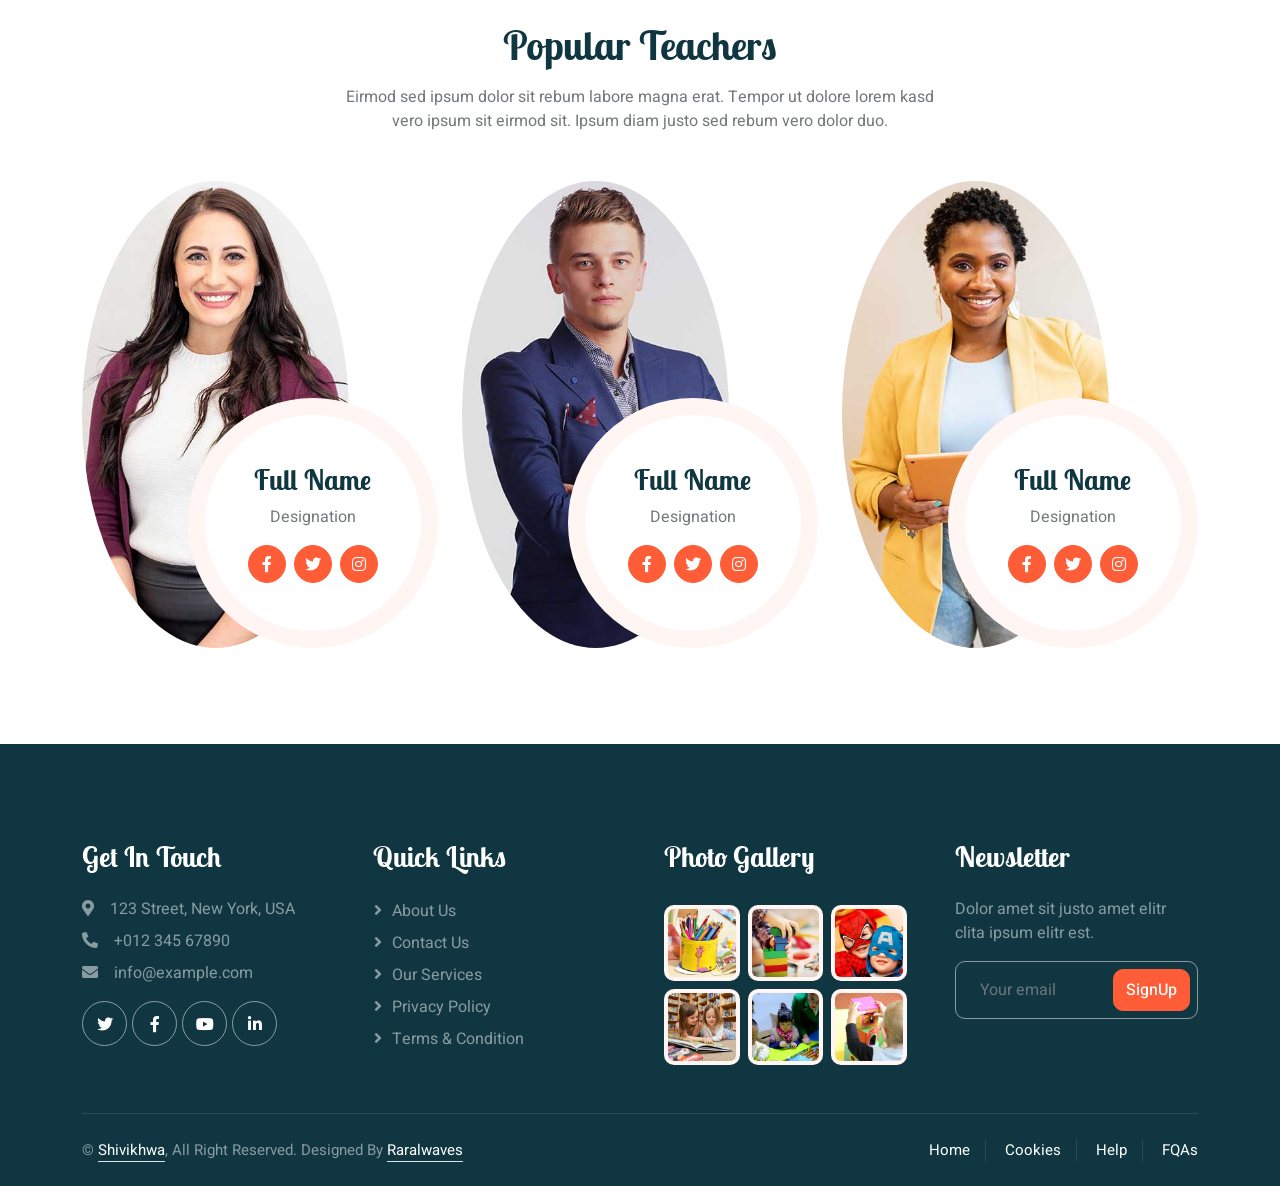
==== commit 8bfe184f: "Update about.html" ====
--- a/about.html
+++ b/about.html
@@ -316,3 +316,4 @@
 </html>
 
 
+
